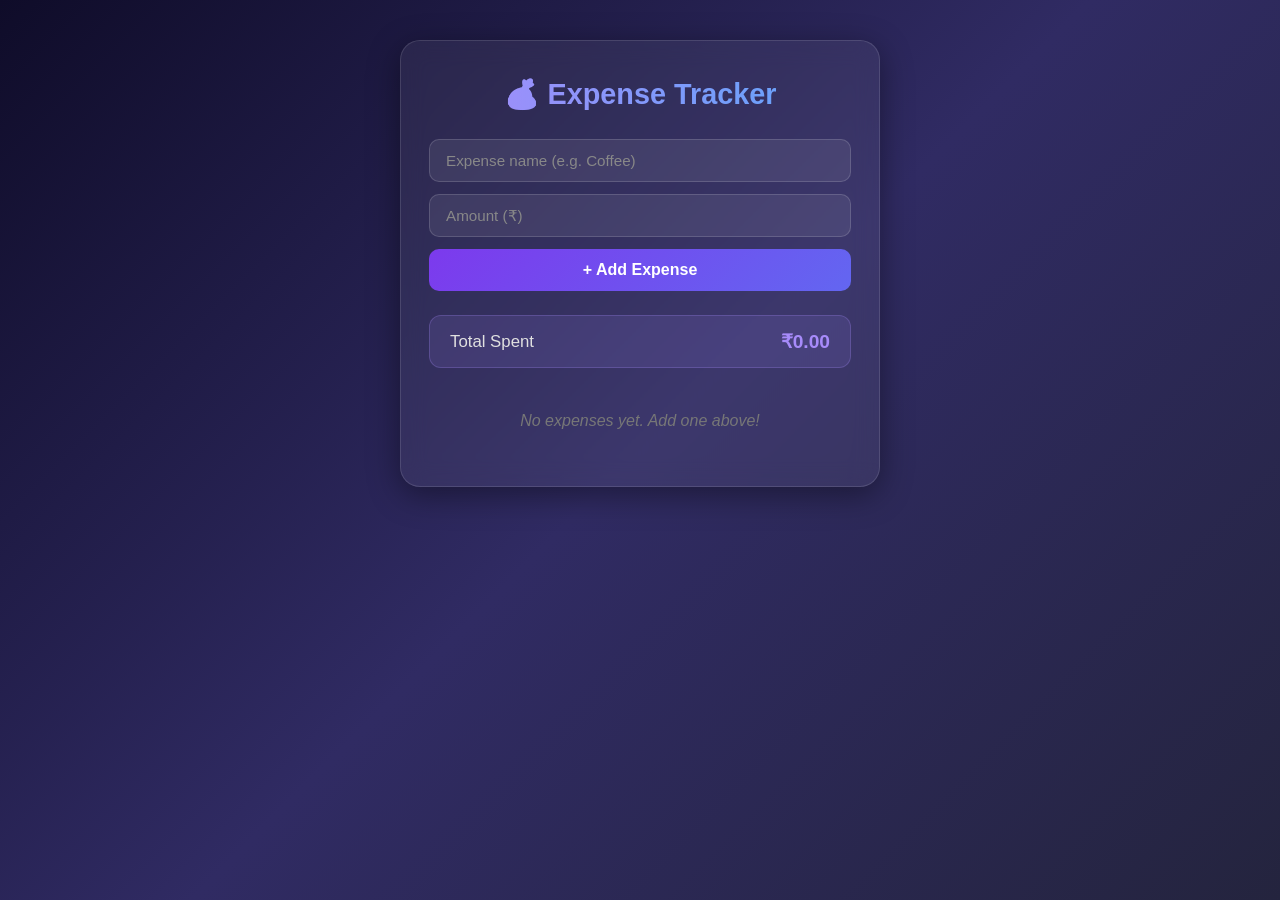
==== index.html @ cea836ef "fix: move files to branch root" ====
<!DOCTYPE html>
<html lang="en">
<head>
    <meta charset="UTF-8">
    <meta name="viewport" content="width=device-width, initial-scale=1.0">
    <meta name="description" content="A simple expense tracker to manage your daily expenses">
    <title>Expense Tracker</title>
    <link rel="stylesheet" href="style.css">
</head>
<body>

    <div class="container">
        <!-- Header -->
        <h1>💰 Expense Tracker</h1>

        <!-- Add Expense Form -->
        <form id="expense-form">
            <input
                type="text"
                id="expense-name"
                placeholder="Expense name (e.g. Coffee)"
                required
            >
            <input
                type="number"
                id="expense-amount"
                placeholder="Amount (₹)"
                min="0.01"
                step="0.01"
                required
            >
            <button type="submit" id="add-btn">+ Add Expense</button>
        </form>

        <!-- Total Display -->
        <div class="total-bar">
            <span>Total Spent</span>
            <span id="total-amount">₹0.00</span>
        </div>

        <!-- Empty State -->
        <p id="empty-msg" class="empty-message">No expenses yet. Add one above!</p>

        <!-- Expense List -->
        <ul id="expense-list"></ul>
    </div>

    <script src="script.js"></script>
</body>
</html>
---- style.css ----
/* ===== Reset & Base ===== */
* {
    margin: 0;
    padding: 0;
    box-sizing: border-box;
}

body {
    font-family: 'Segoe UI', Tahoma, Geneva, Verdana, sans-serif;
    min-height: 100vh;
    display: flex;
    justify-content: center;
    align-items: flex-start;
    padding: 40px 16px;
    background: linear-gradient(135deg, #0f0c29, #302b63, #24243e);
    color: #e0e0e0;
}

/* ===== Container ===== */
.container {
    width: 100%;
    max-width: 480px;
    background: rgba(255, 255, 255, 0.06);
    border: 1px solid rgba(255, 255, 255, 0.12);
    backdrop-filter: blur(12px);
    border-radius: 20px;
    padding: 36px 28px;
    box-shadow: 0 8px 32px rgba(0, 0, 0, 0.4);
}

/* ===== Heading ===== */
h1 {
    text-align: center;
    font-size: 1.8rem;
    margin-bottom: 28px;
    background: linear-gradient(90deg, #a78bfa, #60a5fa);
    -webkit-background-clip: text;
    -webkit-text-fill-color: transparent;
    background-clip: text;
}

/* ===== Form ===== */
#expense-form {
    display: flex;
    flex-direction: column;
    gap: 12px;
    margin-bottom: 24px;
}

#expense-form input {
    padding: 12px 16px;
    border: 1px solid rgba(255, 255, 255, 0.15);
    border-radius: 10px;
    background: rgba(255, 255, 255, 0.08);
    color: #f0f0f0;
    font-size: 0.95rem;
    outline: none;
    transition: border-color 0.3s, box-shadow 0.3s;
}

#expense-form input::placeholder {
    color: #888;
}

#expense-form input:focus {
    border-color: #a78bfa;
    box-shadow: 0 0 0 3px rgba(167, 139, 250, 0.25);
}

#add-btn {
    padding: 12px;
    border: none;
    border-radius: 10px;
    background: linear-gradient(135deg, #7c3aed, #6366f1);
    color: #fff;
    font-size: 1rem;
    font-weight: 600;
    cursor: pointer;
    transition: transform 0.2s, box-shadow 0.2s;
}

#add-btn:hover {
    transform: translateY(-2px);
    box-shadow: 0 4px 18px rgba(124, 58, 237, 0.45);
}

#add-btn:active {
    transform: translateY(0);
}

/* ===== Total Bar ===== */
.total-bar {
    display: flex;
    justify-content: space-between;
    align-items: center;
    background: rgba(167, 139, 250, 0.12);
    border: 1px solid rgba(167, 139, 250, 0.25);
    border-radius: 12px;
    padding: 14px 20px;
    margin-bottom: 24px;
    font-size: 1.05rem;
}

.total-bar span:last-child {
    font-weight: 700;
    font-size: 1.2rem;
    color: #a78bfa;
}

/* ===== Empty Message ===== */
.empty-message {
    text-align: center;
    color: #777;
    font-style: italic;
    padding: 20px 0;
}

.empty-message.hidden {
    display: none;
}

/* ===== Expense List ===== */
#expense-list {
    list-style: none;
    display: flex;
    flex-direction: column;
    gap: 10px;
}

#expense-list li {
    display: flex;
    justify-content: space-between;
    align-items: center;
    background: rgba(255, 255, 255, 0.05);
    border: 1px solid rgba(255, 255, 255, 0.08);
    border-radius: 10px;
    padding: 12px 16px;
    animation: slideIn 0.3s ease;
}

#expense-list li .expense-info {
    display: flex;
    flex-direction: column;
    gap: 2px;
}

#expense-list li .expense-info .name {
    font-weight: 500;
    font-size: 0.95rem;
}

#expense-list li .expense-info .amount {
    font-size: 0.85rem;
    color: #93c5fd;
}

#expense-list li .delete-btn {
    background: rgba(239, 68, 68, 0.15);
    border: 1px solid rgba(239, 68, 68, 0.3);
    color: #f87171;
    border-radius: 8px;
    padding: 6px 14px;
    font-size: 0.85rem;
    cursor: pointer;
    transition: background 0.2s, transform 0.2s;
}

#expense-list li .delete-btn:hover {
    background: rgba(239, 68, 68, 0.35);
    transform: scale(1.05);
}

/* ===== Animation ===== */
@keyframes slideIn {
    from {
        opacity: 0;
        transform: translateY(-10px);
    }
    to {
        opacity: 1;
        transform: translateY(0);
    }
}
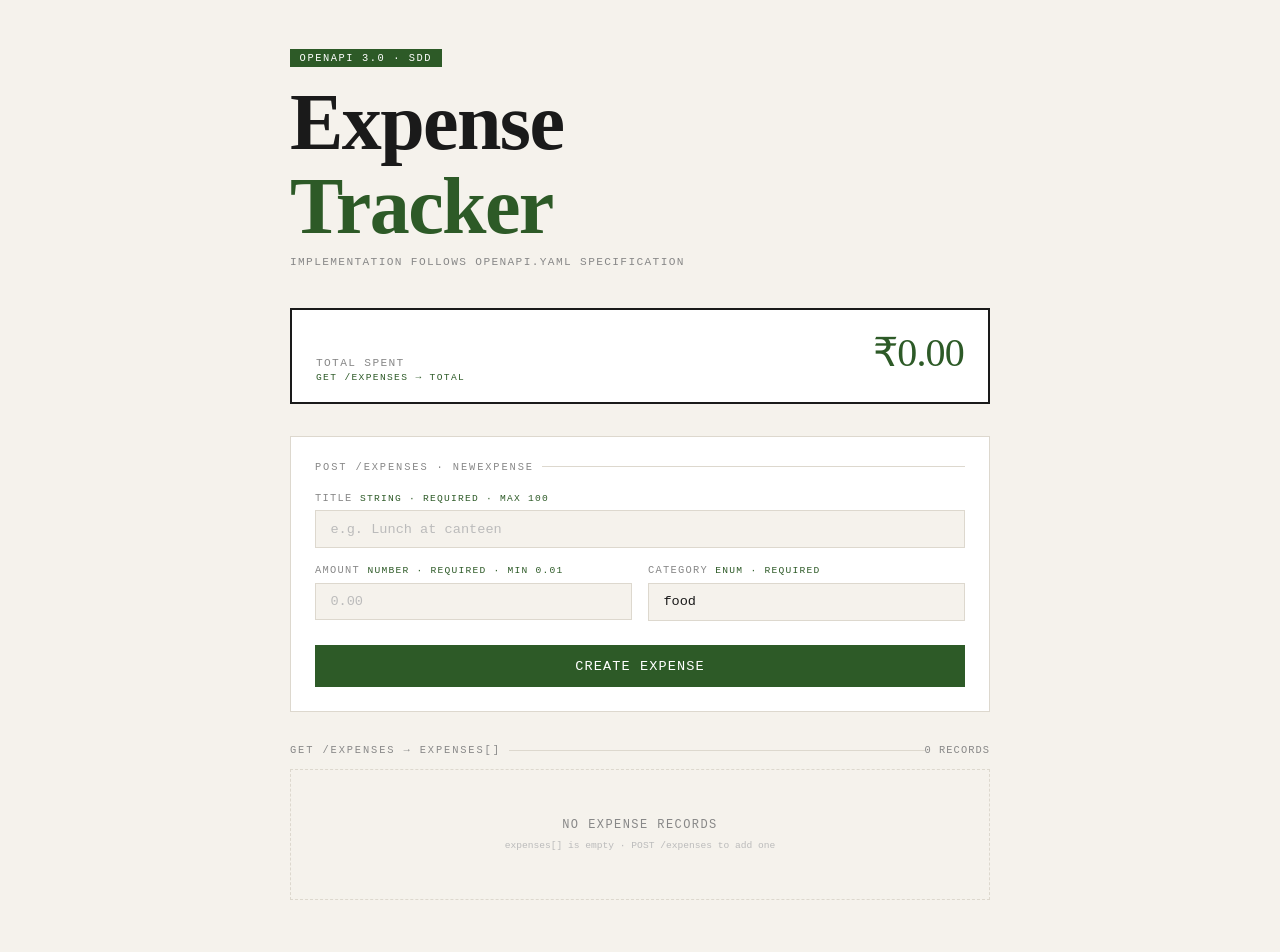
==== commit 9c27a7a7: "fix: move files to branch root, remove stray folders" ====
--- a/index.html
+++ b/index.html
@@ -1,50 +1,566 @@
-<!DOCTYPE html>
+<!doctype html>
 <html lang="en">
-<head>
-    <meta charset="UTF-8">
-    <meta name="viewport" content="width=device-width, initial-scale=1.0">
-    <meta name="description" content="A simple expense tracker to manage your daily expenses">
-    <title>Expense Tracker</title>
-    <link rel="stylesheet" href="style.css">
-</head>
-<body>
-
+  <head>
+    <meta charset="UTF-8" />
+    <meta name="viewport" content="width=device-width, initial-scale=1.0" />
+    <title>Expense Tracker — SDD</title>
+    <link
+      href="https://fonts.googleapis.com/css2?family=Playfair+Display:wght@700&family=IBM+Plex+Mono:wght@400;500&display=swap"
+      rel="stylesheet"
+    />
+    <style>
+      *,
+      *::before,
+      *::after {
+        box-sizing: border-box;
+        margin: 0;
+        padding: 0;
+      }
+
+      :root {
+        --bg: #f5f2ec;
+        --surface: #ffffff;
+        --border: #ddd8ce;
+        --ink: #1a1a1a;
+        --muted: #888;
+        --accent: #2d5a27;
+        --accent-light: #eaf2e8;
+        --danger: #b94040;
+        --tag-food: #7b4f12;
+        --tag-travel: #1a4d6b;
+        --tag-shopping: #5b2d8a;
+        --tag-health: #1d6b5b;
+        --tag-other: #555;
+      }
+
+      body {
+        background: var(--bg);
+        color: var(--ink);
+        font-family: "IBM Plex Mono", monospace;
+        min-height: 100vh;
+        padding: 3rem 1.5rem;
+      }
+
+      .container {
+        max-width: 700px;
+        margin: 0 auto;
+      }
+
+      /* ── Header ── */
+      header {
+        margin-bottom: 2.5rem;
+      }
+
+      .spec-badge {
+        display: inline-block;
+        font-size: 0.65rem;
+        letter-spacing: 0.15em;
+        text-transform: uppercase;
+        background: var(--accent);
+        color: #fff;
+        padding: 0.2rem 0.6rem;
+        margin-bottom: 0.8rem;
+      }
+
+      header h1 {
+        font-family: "Playfair Display", serif;
+        font-size: clamp(2.8rem, 9vw, 5rem);
+        line-height: 1.05;
+        letter-spacing: -0.02em;
+        color: var(--ink);
+      }
+
+      header h1 span {
+        color: var(--accent);
+      }
+
+      .subtitle {
+        font-size: 0.7rem;
+        color: var(--muted);
+        margin-top: 0.5rem;
+        text-transform: uppercase;
+        letter-spacing: 0.12em;
+      }
+
+      /* ── Total ── */
+      .total-card {
+        border: 2px solid var(--ink);
+        padding: 1.2rem 1.5rem;
+        display: flex;
+        justify-content: space-between;
+        align-items: baseline;
+        margin-bottom: 2rem;
+        background: var(--surface);
+      }
+
+      .total-label {
+        font-size: 0.7rem;
+        text-transform: uppercase;
+        letter-spacing: 0.12em;
+        color: var(--muted);
+      }
+
+      .total-label code {
+        display: block;
+        font-size: 0.6rem;
+        color: var(--accent);
+        margin-top: 0.15rem;
+      }
+
+      .total-value {
+        font-family: "Playfair Display", serif;
+        font-size: 2.5rem;
+        color: var(--accent);
+        letter-spacing: -0.02em;
+      }
+
+      /* ── Form ── */
+      .form-card {
+        background: var(--surface);
+        border: 1px solid var(--border);
+        padding: 1.5rem;
+        margin-bottom: 2rem;
+      }
+
+      .section-label {
+        font-size: 0.65rem;
+        text-transform: uppercase;
+        letter-spacing: 0.18em;
+        color: var(--muted);
+        margin-bottom: 1.2rem;
+        display: flex;
+        align-items: center;
+        gap: 0.5rem;
+      }
+
+      .section-label::after {
+        content: "";
+        flex: 1;
+        height: 1px;
+        background: var(--border);
+      }
+
+      .field {
+        margin-bottom: 1rem;
+      }
+
+      .field label {
+        display: block;
+        font-size: 0.65rem;
+        text-transform: uppercase;
+        letter-spacing: 0.12em;
+        color: var(--muted);
+        margin-bottom: 0.4rem;
+      }
+
+      .field label code {
+        color: var(--accent);
+        font-size: 0.6rem;
+      }
+
+      input,
+      select {
+        width: 100%;
+        background: var(--bg);
+        border: 1px solid var(--border);
+        color: var(--ink);
+        padding: 0.65rem 0.9rem;
+        font-family: "IBM Plex Mono", monospace;
+        font-size: 0.85rem;
+        outline: none;
+        transition: border-color 0.15s;
+        -webkit-appearance: none;
+        border-radius: 0;
+      }
+
+      input:focus,
+      select:focus {
+        border-color: var(--accent);
+      }
+      input::placeholder {
+        color: #bbb;
+      }
+
+      .field-error {
+        font-size: 0.65rem;
+        color: var(--danger);
+        margin-top: 0.3rem;
+        display: none;
+      }
+
+      .field-error.visible {
+        display: block;
+      }
+
+      .form-row {
+        display: grid;
+        grid-template-columns: 1fr 1fr;
+        gap: 1rem;
+      }
+
+      .btn-submit {
+        width: 100%;
+        background: var(--accent);
+        color: #fff;
+        border: none;
+        padding: 0.85rem;
+        font-family: "IBM Plex Mono", monospace;
+        font-size: 0.85rem;
+        font-weight: 500;
+        letter-spacing: 0.08em;
+        text-transform: uppercase;
+        cursor: pointer;
+        margin-top: 0.5rem;
+        transition: background 0.15s;
+      }
+
+      .btn-submit:hover {
+        background: #214420;
+      }
+
+      /* ── List ── */
+      .list-header {
+        display: flex;
+        justify-content: space-between;
+        align-items: center;
+        margin-bottom: 0.8rem;
+      }
+
+      .list-count {
+        font-size: 0.65rem;
+        color: var(--muted);
+        text-transform: uppercase;
+        letter-spacing: 0.1em;
+      }
+
+      #expense-list {
+        list-style: none;
+      }
+
+      .expense-item {
+        background: var(--surface);
+        border: 1px solid var(--border);
+        border-left: 3px solid var(--accent);
+        padding: 1rem 1.2rem;
+        margin-bottom: 0.5rem;
+        display: grid;
+        grid-template-columns: 1fr auto;
+        gap: 1rem;
+        align-items: center;
+        animation: fadeIn 0.2s ease;
+      }
+
+      @keyframes fadeIn {
+        from {
+          opacity: 0;
+          transform: translateY(-4px);
+        }
+        to {
+          opacity: 1;
+          transform: translateY(0);
+        }
+      }
+
+      .expense-title {
+        font-size: 0.9rem;
+        font-weight: 500;
+      }
+
+      .expense-meta {
+        font-size: 0.65rem;
+        color: var(--muted);
+        margin-top: 0.3rem;
+        display: flex;
+        gap: 0.8rem;
+        align-items: center;
+        flex-wrap: wrap;
+      }
+
+      .expense-meta code {
+        font-size: 0.55rem;
+        color: #bbb;
+      }
+
+      .category-badge {
+        font-size: 0.6rem;
+        text-transform: uppercase;
+        letter-spacing: 0.1em;
+        padding: 0.15rem 0.5rem;
+        border: 1px solid currentColor;
+      }
+
+      .cat-food {
+        color: var(--tag-food);
+      }
+      .cat-travel {
+        color: var(--tag-travel);
+      }
+      .cat-shopping {
+        color: var(--tag-shopping);
+      }
+      .cat-health {
+        color: var(--tag-health);
+      }
+      .cat-other {
+        color: var(--tag-other);
+      }
+
+      .expense-right {
+        display: flex;
+        align-items: center;
+        gap: 0.8rem;
+      }
+
+      .expense-amount {
+        font-family: "Playfair Display", serif;
+        font-size: 1.5rem;
+        color: var(--ink);
+        white-space: nowrap;
+      }
+
+      .btn-delete {
+        background: none;
+        border: 1px solid var(--border);
+        color: var(--muted);
+        width: 26px;
+        height: 26px;
+        font-size: 0.7rem;
+        cursor: pointer;
+        display: flex;
+        align-items: center;
+        justify-content: center;
+        transition:
+          border-color 0.15s,
+          color 0.15s;
+        flex-shrink: 0;
+      }
+
+      .btn-delete:hover {
+        border-color: var(--danger);
+        color: var(--danger);
+      }
+
+      .empty-state {
+        border: 1px dashed var(--border);
+        padding: 3rem 1rem;
+        text-align: center;
+      }
+
+      .empty-state p {
+        font-size: 0.75rem;
+        color: var(--muted);
+        text-transform: uppercase;
+        letter-spacing: 0.12em;
+      }
+
+      .empty-state code {
+        display: block;
+        font-size: 0.6rem;
+        color: #bbb;
+        margin-top: 0.5rem;
+      }
+    </style>
+  </head>
+  <body>
     <div class="container">
-        <!-- Header -->
-        <h1>💰 Expense Tracker</h1>
-
-        <!-- Add Expense Form -->
-        <form id="expense-form">
+      <header>
+        <div class="spec-badge">OpenAPI 3.0 · SDD</div>
+        <h1>Expense<br /><span>Tracker</span></h1>
+        <p class="subtitle">
+          Implementation follows openapi.yaml specification
+        </p>
+      </header>
+
+      <!-- Total — maps to GET /expenses → response.total -->
+      <div class="total-card">
+        <div class="total-label">
+          Total Spent
+          <code>GET /expenses → total</code>
+        </div>
+        <div class="total-value" id="total">₹0.00</div>
+      </div>
+
+      <!-- Form — maps to POST /expenses (NewExpense schema) -->
+      <div class="form-card">
+        <div class="section-label">POST /expenses · NewExpense</div>
+
+        <div class="field">
+          <label>title <code>string · required · max 100</code></label>
+          <input
+            type="text"
+            id="title"
+            placeholder="e.g. Lunch at canteen"
+            maxlength="100"
+          />
+          <div class="field-error" id="err-title">
+            Title is required (min 1 character)
+          </div>
+        </div>
+
+        <div class="form-row">
+          <div class="field">
+            <label>amount <code>number · required · min 0.01</code></label>
             <input
-                type="text"
-                id="expense-name"
-                placeholder="Expense name (e.g. Coffee)"
-                required
-            >
-            <input
-                type="number"
-                id="expense-amount"
-                placeholder="Amount (₹)"
-                min="0.01"
-                step="0.01"
-                required
-            >
-            <button type="submit" id="add-btn">+ Add Expense</button>
-        </form>
-
-        <!-- Total Display -->
-        <div class="total-bar">
-            <span>Total Spent</span>
-            <span id="total-amount">₹0.00</span>
+              type="number"
+              id="amount"
+              placeholder="0.00"
+              min="0.01"
+              step="0.01"
+            />
+            <div class="field-error" id="err-amount">
+              Amount must be greater than 0
+            </div>
+          </div>
+
+          <div class="field">
+            <label>category <code>enum · required</code></label>
+            <select id="category">
+              <option value="food">food</option>
+              <option value="travel">travel</option>
+              <option value="shopping">shopping</option>
+              <option value="health">health</option>
+              <option value="other">other</option>
+            </select>
+          </div>
         </div>
 
-        <!-- Empty State -->
-        <p id="empty-msg" class="empty-message">No expenses yet. Add one above!</p>
-
-        <!-- Expense List -->
-        <ul id="expense-list"></ul>
+        <button class="btn-submit" onclick="createExpense()">
+          Create Expense
+        </button>
+      </div>
+
+      <!-- List — maps to GET /expenses → expenses[] -->
+      <div class="list-header">
+        <div class="section-label" style="margin-bottom: 0; flex: 1">
+          GET /expenses → expenses[]
+        </div>
+        <span class="list-count" id="count">0 records</span>
+      </div>
+
+      <ul id="expense-list"></ul>
     </div>
 
-    <script src="script.js"></script>
-</body>
+    <script>
+      /**
+       * Client-side store.
+       * Data shape follows the Expense schema defined in openapi.yaml:
+       *   id:       string (uuid)      — crypto.randomUUID()
+       *   title:    string             — from input #title
+       *   amount:   number             — from input #amount
+       *   category: Category (enum)    — from select #category
+       *   date:     string (ISO 8601)  — new Date().toISOString().split('T')[0]
+       */
+      let expenses = JSON.parse(localStorage.getItem("sdd_expenses") || "[]");
+
+      function save() {
+        localStorage.setItem("sdd_expenses", JSON.stringify(expenses));
+      }
+
+      // Validate against NewExpense schema constraints
+      function validate(title, amount) {
+        let valid = true;
+
+        // title: minLength 1, maxLength 100
+        const titleErr = document.getElementById("err-title");
+        if (!title || title.length < 1) {
+          titleErr.classList.add("visible");
+          valid = false;
+        } else {
+          titleErr.classList.remove("visible");
+        }
+
+        // amount: minimum 0.01
+        const amountErr = document.getElementById("err-amount");
+        if (isNaN(amount) || amount < 0.01) {
+          amountErr.classList.add("visible");
+          valid = false;
+        } else {
+          amountErr.classList.remove("visible");
+        }
+
+        return valid;
+      }
+
+      // POST /expenses — createExpense operation
+      function createExpense() {
+        const title = document.getElementById("title").value.trim();
+        const amount = parseFloat(document.getElementById("amount").value);
+        const category = document.getElementById("category").value;
+
+        if (!validate(title, amount)) return;
+
+        // Construct object matching the Expense schema
+        const expense = {
+          id: crypto.randomUUID(), // string, format: uuid
+          title, // string, minLength:1, maxLength:100
+          amount: Math.round(amount * 100) / 100, // number, float, minimum: 0.01
+          category, // Category enum
+          date: new Date().toISOString().split("T")[0], // string, format: date
+        };
+
+        expenses.unshift(expense);
+        save();
+        render();
+
+        document.getElementById("title").value = "";
+        document.getElementById("amount").value = "";
+      }
+
+      // DELETE /expenses/{id} — deleteExpense operation
+      function deleteExpense(id) {
+        expenses = expenses.filter((e) => e.id !== id);
+        save();
+        render();
+      }
+
+      // GET /expenses — listExpenses operation
+      // Returns: { expenses: Expense[], total: number }
+      function listExpenses() {
+        const total = expenses.reduce((sum, e) => sum + e.amount, 0);
+        return { expenses, total: Math.round(total * 100) / 100 };
+      }
+
+      function render() {
+        const { expenses: list, total } = listExpenses();
+
+        document.getElementById("total").textContent = "₹" + total.toFixed(2);
+        document.getElementById("count").textContent =
+          list.length + " record" + (list.length !== 1 ? "s" : "");
+
+        const ul = document.getElementById("expense-list");
+
+        if (list.length === 0) {
+          ul.innerHTML = `
+          <div class="empty-state">
+            <p>No expense records</p>
+            <code>expenses[] is empty · POST /expenses to add one</code>
+          </div>`;
+          return;
+        }
+
+        ul.innerHTML = list
+          .map(
+            (e) => `
+        <li class="expense-item">
+          <div>
+            <div class="expense-title">${e.title}</div>
+            <div class="expense-meta">
+              <span class="category-badge cat-${e.category}">${e.category}</span>
+              <span>${e.date}</span>
+              <code>id: ${e.id.slice(0, 8)}…</code>
+            </div>
+          </div>
+          <div class="expense-right">
+            <span class="expense-amount">₹${e.amount.toFixed(2)}</span>
+            <button class="btn-delete" onclick="deleteExpense('${e.id}')" title="DELETE /expenses/${e.id}">✕</button>
+          </div>
+        </li>
+      `,
+          )
+          .join("");
+      }
+
+      render();
+    </script>
+  </body>
 </html>
